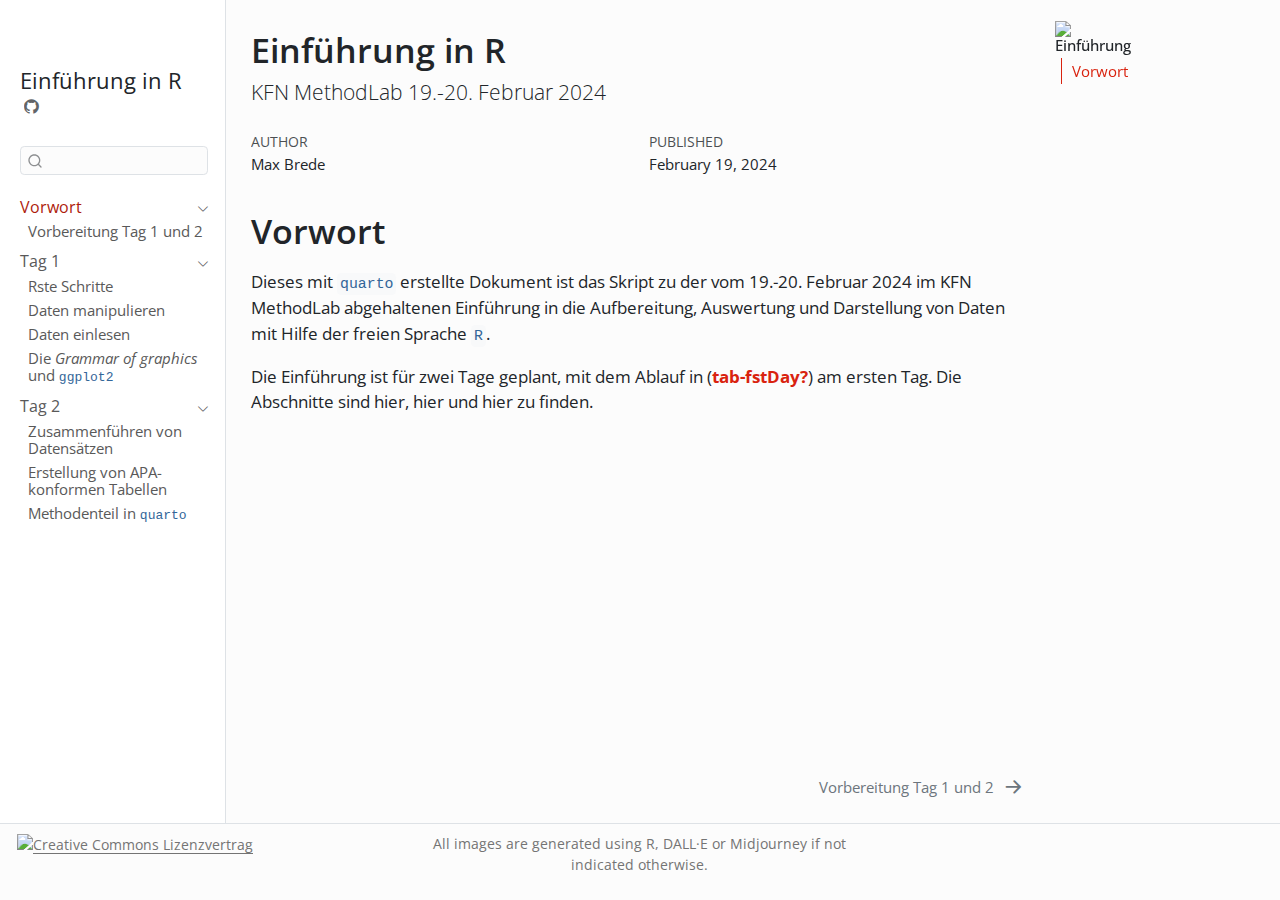
==== docs/index.html @ aec9c5d4 "preparation added" ====
<!DOCTYPE html>
<html xmlns="http://www.w3.org/1999/xhtml" lang="en" xml:lang="en"><head>

<meta charset="utf-8">
<meta name="generator" content="quarto-1.4.545">

<meta name="viewport" content="width=device-width, initial-scale=1.0, user-scalable=yes">

<meta name="author" content="Max Brede">
<meta name="dcterms.date" content="2024-02-19">

<title>Einführung in R</title>
<style>
code{white-space: pre-wrap;}
span.smallcaps{font-variant: small-caps;}
div.columns{display: flex; gap: min(4vw, 1.5em);}
div.column{flex: auto; overflow-x: auto;}
div.hanging-indent{margin-left: 1.5em; text-indent: -1.5em;}
ul.task-list{list-style: none;}
ul.task-list li input[type="checkbox"] {
  width: 0.8em;
  margin: 0 0.8em 0.2em -1em; /* quarto-specific, see https://github.com/quarto-dev/quarto-cli/issues/4556 */ 
  vertical-align: middle;
}
</style>


<script src="site_libs/quarto-nav/quarto-nav.js"></script>
<script src="site_libs/quarto-nav/headroom.min.js"></script>
<script src="site_libs/clipboard/clipboard.min.js"></script>
<script src="site_libs/quarto-search/autocomplete.umd.js"></script>
<script src="site_libs/quarto-search/fuse.min.js"></script>
<script src="site_libs/quarto-search/quarto-search.js"></script>
<meta name="quarto:offset" content="./">
<link href="./prep.html" rel="next">
<link href="./happy_cover.png" rel="icon" type="image/png">
<script src="site_libs/quarto-html/quarto.js"></script>
<script src="site_libs/quarto-html/popper.min.js"></script>
<script src="site_libs/quarto-html/tippy.umd.min.js"></script>
<script src="site_libs/quarto-html/anchor.min.js"></script>
<link href="site_libs/quarto-html/tippy.css" rel="stylesheet">
<link href="site_libs/quarto-html/quarto-syntax-highlighting.css" rel="stylesheet" id="quarto-text-highlighting-styles">
<script src="site_libs/bootstrap/bootstrap.min.js"></script>
<link href="site_libs/bootstrap/bootstrap-icons.css" rel="stylesheet">
<link href="site_libs/bootstrap/bootstrap.min.css" rel="stylesheet" id="quarto-bootstrap" data-mode="light">
<script id="quarto-search-options" type="application/json">{
  "location": "sidebar",
  "copy-button": false,
  "collapse-after": 3,
  "panel-placement": "start",
  "type": "textbox",
  "limit": 50,
  "keyboard-shortcut": [
    "f",
    "/",
    "s"
  ],
  "show-item-context": false,
  "language": {
    "search-no-results-text": "No results",
    "search-matching-documents-text": "matching documents",
    "search-copy-link-title": "Copy link to search",
    "search-hide-matches-text": "Hide additional matches",
    "search-more-match-text": "more match in this document",
    "search-more-matches-text": "more matches in this document",
    "search-clear-button-title": "Clear",
    "search-text-placeholder": "",
    "search-detached-cancel-button-title": "Cancel",
    "search-submit-button-title": "Submit",
    "search-label": "Search"
  }
}</script>


<link rel="stylesheet" href="styles.css">
</head>

<body class="nav-sidebar docked">

<div id="quarto-search-results"></div>
  <header id="quarto-header" class="headroom fixed-top">
  <nav class="quarto-secondary-nav">
    <div class="container-fluid d-flex">
      <button type="button" class="quarto-btn-toggle btn" data-bs-toggle="collapse" data-bs-target=".quarto-sidebar-collapse-item" aria-controls="quarto-sidebar" aria-expanded="false" aria-label="Toggle sidebar navigation" onclick="if (window.quartoToggleHeadroom) { window.quartoToggleHeadroom(); }">
        <i class="bi bi-layout-text-sidebar-reverse"></i>
      </button>
        <nav class="quarto-page-breadcrumbs" aria-label="breadcrumb"><ol class="breadcrumb"><li class="breadcrumb-item"><a href="./index.html">Vorwort</a></li></ol></nav>
        <a class="flex-grow-1" role="button" data-bs-toggle="collapse" data-bs-target=".quarto-sidebar-collapse-item" aria-controls="quarto-sidebar" aria-expanded="false" aria-label="Toggle sidebar navigation" onclick="if (window.quartoToggleHeadroom) { window.quartoToggleHeadroom(); }">      
        </a>
      <button type="button" class="btn quarto-search-button" aria-label="" onclick="window.quartoOpenSearch();">
        <i class="bi bi-search"></i>
      </button>
    </div>
  </nav>
</header>
<!-- content -->
<div id="quarto-content" class="quarto-container page-columns page-rows-contents page-layout-article">
<!-- sidebar -->
  <nav id="quarto-sidebar" class="sidebar collapse collapse-horizontal quarto-sidebar-collapse-item sidebar-navigation docked overflow-auto">
    <div class="pt-lg-2 mt-2 text-left sidebar-header sidebar-header-stacked">
      <a href="./index.html" class="sidebar-logo-link">
      <img src="./happy_cover.png" alt="" class="sidebar-logo py-0 d-lg-inline d-none">
      </a>
    <div class="sidebar-title mb-0 py-0">
      <a href="./">Einführung in R</a> 
        <div class="sidebar-tools-main">
    <a href="https://github.com/MBrede/r_thesis_tools" title="Source Code" class="quarto-navigation-tool px-1" aria-label="Source Code"><i class="bi bi-github"></i></a>
</div>
    </div>
      </div>
        <div class="mt-2 flex-shrink-0 align-items-center">
        <div class="sidebar-search">
        <div id="quarto-search" class="" title="Search"></div>
        </div>
        </div>
    <div class="sidebar-menu-container"> 
    <ul class="list-unstyled mt-1">
        <li class="sidebar-item sidebar-item-section">
      <div class="sidebar-item-container"> 
            <a href="./index.html" class="sidebar-item-text sidebar-link active">
 <span class="menu-text">Vorwort</span></a>
          <a class="sidebar-item-toggle text-start" data-bs-toggle="collapse" data-bs-target="#quarto-sidebar-section-1" aria-expanded="true" aria-label="Toggle section">
            <i class="bi bi-chevron-right ms-2"></i>
          </a> 
      </div>
      <ul id="quarto-sidebar-section-1" class="collapse list-unstyled sidebar-section depth1 show">  
          <li class="sidebar-item">
  <div class="sidebar-item-container"> 
  <a href="./prep.html" class="sidebar-item-text sidebar-link"><span class="chapter-title">Vorbereitung Tag 1 und 2</span></a>
  </div>
</li>
      </ul>
  </li>
        <li class="sidebar-item sidebar-item-section">
      <div class="sidebar-item-container"> 
            <a class="sidebar-item-text sidebar-link text-start" data-bs-toggle="collapse" data-bs-target="#quarto-sidebar-section-2" aria-expanded="true">
 <span class="menu-text">Tag 1</span></a>
          <a class="sidebar-item-toggle text-start" data-bs-toggle="collapse" data-bs-target="#quarto-sidebar-section-2" aria-expanded="true" aria-label="Toggle section">
            <i class="bi bi-chevron-right ms-2"></i>
          </a> 
      </div>
      <ul id="quarto-sidebar-section-2" class="collapse list-unstyled sidebar-section depth1 show">  
          <li class="sidebar-item">
  <div class="sidebar-item-container"> 
  <a href="./rste_schritte.html" class="sidebar-item-text sidebar-link"><span class="chapter-title">Rste Schritte</span></a>
  </div>
</li>
          <li class="sidebar-item">
  <div class="sidebar-item-container"> 
  <a href="./wrangling00.html" class="sidebar-item-text sidebar-link"><span class="chapter-title">Daten manipulieren</span></a>
  </div>
</li>
          <li class="sidebar-item">
  <div class="sidebar-item-container"> 
  <a href="./wrangling01.html" class="sidebar-item-text sidebar-link"><span class="chapter-title">Daten einlesen</span></a>
  </div>
</li>
          <li class="sidebar-item">
  <div class="sidebar-item-container"> 
  <a href="./graphics.html" class="sidebar-item-text sidebar-link"><span class="chapter-title">Die <em>Grammar of graphics</em> und <code>ggplot2</code></span></a>
  </div>
</li>
      </ul>
  </li>
        <li class="sidebar-item sidebar-item-section">
      <div class="sidebar-item-container"> 
            <a class="sidebar-item-text sidebar-link text-start" data-bs-toggle="collapse" data-bs-target="#quarto-sidebar-section-3" aria-expanded="true">
 <span class="menu-text">Tag 2</span></a>
          <a class="sidebar-item-toggle text-start" data-bs-toggle="collapse" data-bs-target="#quarto-sidebar-section-3" aria-expanded="true" aria-label="Toggle section">
            <i class="bi bi-chevron-right ms-2"></i>
          </a> 
      </div>
      <ul id="quarto-sidebar-section-3" class="collapse list-unstyled sidebar-section depth1 show">  
          <li class="sidebar-item">
  <div class="sidebar-item-container"> 
  <a href="./wrangling02.html" class="sidebar-item-text sidebar-link"><span class="chapter-title">Zusammenführen von Datensätzen</span></a>
  </div>
</li>
          <li class="sidebar-item">
  <div class="sidebar-item-container"> 
  <a href="./tables.html" class="sidebar-item-text sidebar-link"><span class="chapter-title">Erstellung von APA-konformen Tabellen</span></a>
  </div>
</li>
          <li class="sidebar-item">
  <div class="sidebar-item-container"> 
  <a href="./quarto.html" class="sidebar-item-text sidebar-link"><span class="chapter-title">Methodenteil in <code id="sec-quarto">quarto</code></span></a>
  </div>
</li>
      </ul>
  </li>
    </ul>
    </div>
</nav>
<div id="quarto-sidebar-glass" class="quarto-sidebar-collapse-item" data-bs-toggle="collapse" data-bs-target=".quarto-sidebar-collapse-item"></div>
<!-- margin-sidebar -->
    <div id="quarto-margin-sidebar" class="sidebar margin-sidebar">
        <nav id="TOC" role="doc-toc" class="toc-active" data-toc-expanded="-1">
    <h2 id="toc-title"><img src="imgs/penguin_data_presentation.png" class="img-fluid" style="width:80.0%"><br> Einführung</h2>
   
  <ul class="collapse">
  <li><a href="#vorwort" id="toc-vorwort" class="nav-link active" data-scroll-target="#vorwort">Vorwort</a></li>
  </ul>
<div class="toc-actions"><ul class="collapse"><li><a href="https://github.com/MBrede/r_thesis_tools/issues/new" class="toc-action"><i class="bi bi-github"></i>Report an issue</a></li></ul></div></nav>
    </div>
<!-- main -->
<main class="content" id="quarto-document-content">

<header id="title-block-header" class="quarto-title-block default">
<div class="quarto-title">
<h1 class="title">Einführung in R</h1>
<p class="subtitle lead">KFN MethodLab 19.-20. Februar 2024</p>
</div>



<div class="quarto-title-meta">

    <div>
    <div class="quarto-title-meta-heading">Author</div>
    <div class="quarto-title-meta-contents">
             <p>Max Brede </p>
          </div>
  </div>
    
    <div>
    <div class="quarto-title-meta-heading">Published</div>
    <div class="quarto-title-meta-contents">
      <p class="date">February 19, 2024</p>
    </div>
  </div>
  
    
  </div>
  


</header>


<section id="vorwort" class="level1">
<h1>Vorwort</h1>
<p>Dieses mit <code>quarto</code> erstellte Dokument ist das Skript zu der vom 19.-20. Februar 2024 im KFN MethodLab abgehaltenen Einführung in die Aufbereitung, Auswertung und Darstellung von Daten mit Hilfe der freien Sprache <code>R</code>.</p>
<p>Die Einführung ist für zwei Tage geplant, mit dem Ablauf in <span class="citation" data-cites="tab-fstDay">(<a href="#ref-tab-fstDay" role="doc-biblioref"><strong>tab-fstDay?</strong></a>)</span> am ersten Tag. Die Abschnitte sind hier, hier und hier zu finden.</p>


</section>

</main> <!-- /main -->
<script>
var elements = document.getElementsByClassName('card');

var myFunction = function() {
  var overlay = this.querySelector('.overlay');
  var content = this.querySelector('.content');
  content.classList.toggle('blur-effect');
  if (overlay) {
    overlay.classList.toggle('show-overlay');
  }
};

for (var i = 0; i < elements.length; i++) {
    elements[i].addEventListener('click', myFunction, false);
    myFunction.call(elements[i]);
}

</script>
<script id="quarto-html-after-body" type="application/javascript">
window.document.addEventListener("DOMContentLoaded", function (event) {
  const toggleBodyColorMode = (bsSheetEl) => {
    const mode = bsSheetEl.getAttribute("data-mode");
    const bodyEl = window.document.querySelector("body");
    if (mode === "dark") {
      bodyEl.classList.add("quarto-dark");
      bodyEl.classList.remove("quarto-light");
    } else {
      bodyEl.classList.add("quarto-light");
      bodyEl.classList.remove("quarto-dark");
    }
  }
  const toggleBodyColorPrimary = () => {
    const bsSheetEl = window.document.querySelector("link#quarto-bootstrap");
    if (bsSheetEl) {
      toggleBodyColorMode(bsSheetEl);
    }
  }
  toggleBodyColorPrimary();  
  const icon = "";
  const anchorJS = new window.AnchorJS();
  anchorJS.options = {
    placement: 'right',
    icon: icon
  };
  anchorJS.add('.anchored');
  const isCodeAnnotation = (el) => {
    for (const clz of el.classList) {
      if (clz.startsWith('code-annotation-')) {                     
        return true;
      }
    }
    return false;
  }
  const clipboard = new window.ClipboardJS('.code-copy-button', {
    text: function(trigger) {
      const codeEl = trigger.previousElementSibling.cloneNode(true);
      for (const childEl of codeEl.children) {
        if (isCodeAnnotation(childEl)) {
          childEl.remove();
        }
      }
      return codeEl.innerText;
    }
  });
  clipboard.on('success', function(e) {
    // button target
    const button = e.trigger;
    // don't keep focus
    button.blur();
    // flash "checked"
    button.classList.add('code-copy-button-checked');
    var currentTitle = button.getAttribute("title");
    button.setAttribute("title", "Copied!");
    let tooltip;
    if (window.bootstrap) {
      button.setAttribute("data-bs-toggle", "tooltip");
      button.setAttribute("data-bs-placement", "left");
      button.setAttribute("data-bs-title", "Copied!");
      tooltip = new bootstrap.Tooltip(button, 
        { trigger: "manual", 
          customClass: "code-copy-button-tooltip",
          offset: [0, -8]});
      tooltip.show();    
    }
    setTimeout(function() {
      if (tooltip) {
        tooltip.hide();
        button.removeAttribute("data-bs-title");
        button.removeAttribute("data-bs-toggle");
        button.removeAttribute("data-bs-placement");
      }
      button.setAttribute("title", currentTitle);
      button.classList.remove('code-copy-button-checked');
    }, 1000);
    // clear code selection
    e.clearSelection();
  });
  function tippyHover(el, contentFn, onTriggerFn, onUntriggerFn) {
    const config = {
      allowHTML: true,
      maxWidth: 500,
      delay: 100,
      arrow: false,
      appendTo: function(el) {
          return el.parentElement;
      },
      interactive: true,
      interactiveBorder: 10,
      theme: 'quarto',
      placement: 'bottom-start',
    };
    if (contentFn) {
      config.content = contentFn;
    }
    if (onTriggerFn) {
      config.onTrigger = onTriggerFn;
    }
    if (onUntriggerFn) {
      config.onUntrigger = onUntriggerFn;
    }
    window.tippy(el, config); 
  }
  const noterefs = window.document.querySelectorAll('a[role="doc-noteref"]');
  for (var i=0; i<noterefs.length; i++) {
    const ref = noterefs[i];
    tippyHover(ref, function() {
      // use id or data attribute instead here
      let href = ref.getAttribute('data-footnote-href') || ref.getAttribute('href');
      try { href = new URL(href).hash; } catch {}
      const id = href.replace(/^#\/?/, "");
      const note = window.document.getElementById(id);
      return note.innerHTML;
    });
  }
  const xrefs = window.document.querySelectorAll('a.quarto-xref');
  const processXRef = (id, note) => {
    // Strip column container classes
    const stripColumnClz = (el) => {
      el.classList.remove("page-full", "page-columns");
      if (el.children) {
        for (const child of el.children) {
          stripColumnClz(child);
        }
      }
    }
    stripColumnClz(note)
    if (id === null || id.startsWith('sec-')) {
      // Special case sections, only their first couple elements
      const container = document.createElement("div");
      if (note.children && note.children.length > 2) {
        container.appendChild(note.children[0].cloneNode(true));
        for (let i = 1; i < note.children.length; i++) {
          const child = note.children[i];
          if (child.tagName === "P" && child.innerText === "") {
            continue;
          } else {
            container.appendChild(child.cloneNode(true));
            break;
          }
        }
        if (window.Quarto?.typesetMath) {
          window.Quarto.typesetMath(container);
        }
        return container.innerHTML
      } else {
        if (window.Quarto?.typesetMath) {
          window.Quarto.typesetMath(note);
        }
        return note.innerHTML;
      }
    } else {
      // Remove any anchor links if they are present
      const anchorLink = note.querySelector('a.anchorjs-link');
      if (anchorLink) {
        anchorLink.remove();
      }
      if (window.Quarto?.typesetMath) {
        window.Quarto.typesetMath(note);
      }
      // TODO in 1.5, we should make sure this works without a callout special case
      if (note.classList.contains("callout")) {
        return note.outerHTML;
      } else {
        return note.innerHTML;
      }
    }
  }
  for (var i=0; i<xrefs.length; i++) {
    const xref = xrefs[i];
    tippyHover(xref, undefined, function(instance) {
      instance.disable();
      let url = xref.getAttribute('href');
      let hash = undefined; 
      if (url.startsWith('#')) {
        hash = url;
      } else {
        try { hash = new URL(url).hash; } catch {}
      }
      if (hash) {
        const id = hash.replace(/^#\/?/, "");
        const note = window.document.getElementById(id);
        if (note !== null) {
          try {
            const html = processXRef(id, note.cloneNode(true));
            instance.setContent(html);
          } finally {
            instance.enable();
            instance.show();
          }
        } else {
          // See if we can fetch this
          fetch(url.split('#')[0])
          .then(res => res.text())
          .then(html => {
            const parser = new DOMParser();
            const htmlDoc = parser.parseFromString(html, "text/html");
            const note = htmlDoc.getElementById(id);
            if (note !== null) {
              const html = processXRef(id, note);
              instance.setContent(html);
            } 
          }).finally(() => {
            instance.enable();
            instance.show();
          });
        }
      } else {
        // See if we can fetch a full url (with no hash to target)
        // This is a special case and we should probably do some content thinning / targeting
        fetch(url)
        .then(res => res.text())
        .then(html => {
          const parser = new DOMParser();
          const htmlDoc = parser.parseFromString(html, "text/html");
          const note = htmlDoc.querySelector('main.content');
          if (note !== null) {
            // This should only happen for chapter cross references
            // (since there is no id in the URL)
            // remove the first header
            if (note.children.length > 0 && note.children[0].tagName === "HEADER") {
              note.children[0].remove();
            }
            const html = processXRef(null, note);
            instance.setContent(html);
          } 
        }).finally(() => {
          instance.enable();
          instance.show();
        });
      }
    }, function(instance) {
    });
  }
      let selectedAnnoteEl;
      const selectorForAnnotation = ( cell, annotation) => {
        let cellAttr = 'data-code-cell="' + cell + '"';
        let lineAttr = 'data-code-annotation="' +  annotation + '"';
        const selector = 'span[' + cellAttr + '][' + lineAttr + ']';
        return selector;
      }
      const selectCodeLines = (annoteEl) => {
        const doc = window.document;
        const targetCell = annoteEl.getAttribute("data-target-cell");
        const targetAnnotation = annoteEl.getAttribute("data-target-annotation");
        const annoteSpan = window.document.querySelector(selectorForAnnotation(targetCell, targetAnnotation));
        const lines = annoteSpan.getAttribute("data-code-lines").split(",");
        const lineIds = lines.map((line) => {
          return targetCell + "-" + line;
        })
        let top = null;
        let height = null;
        let parent = null;
        if (lineIds.length > 0) {
            //compute the position of the single el (top and bottom and make a div)
            const el = window.document.getElementById(lineIds[0]);
            top = el.offsetTop;
            height = el.offsetHeight;
            parent = el.parentElement.parentElement;
          if (lineIds.length > 1) {
            const lastEl = window.document.getElementById(lineIds[lineIds.length - 1]);
            const bottom = lastEl.offsetTop + lastEl.offsetHeight;
            height = bottom - top;
          }
          if (top !== null && height !== null && parent !== null) {
            // cook up a div (if necessary) and position it 
            let div = window.document.getElementById("code-annotation-line-highlight");
            if (div === null) {
              div = window.document.createElement("div");
              div.setAttribute("id", "code-annotation-line-highlight");
              div.style.position = 'absolute';
              parent.appendChild(div);
            }
            div.style.top = top - 2 + "px";
            div.style.height = height + 4 + "px";
            div.style.left = 0;
            let gutterDiv = window.document.getElementById("code-annotation-line-highlight-gutter");
            if (gutterDiv === null) {
              gutterDiv = window.document.createElement("div");
              gutterDiv.setAttribute("id", "code-annotation-line-highlight-gutter");
              gutterDiv.style.position = 'absolute';
              const codeCell = window.document.getElementById(targetCell);
              const gutter = codeCell.querySelector('.code-annotation-gutter');
              gutter.appendChild(gutterDiv);
            }
            gutterDiv.style.top = top - 2 + "px";
            gutterDiv.style.height = height + 4 + "px";
          }
          selectedAnnoteEl = annoteEl;
        }
      };
      const unselectCodeLines = () => {
        const elementsIds = ["code-annotation-line-highlight", "code-annotation-line-highlight-gutter"];
        elementsIds.forEach((elId) => {
          const div = window.document.getElementById(elId);
          if (div) {
            div.remove();
          }
        });
        selectedAnnoteEl = undefined;
      };
        // Handle positioning of the toggle
    window.addEventListener(
      "resize",
      throttle(() => {
        elRect = undefined;
        if (selectedAnnoteEl) {
          selectCodeLines(selectedAnnoteEl);
        }
      }, 10)
    );
    function throttle(fn, ms) {
    let throttle = false;
    let timer;
      return (...args) => {
        if(!throttle) { // first call gets through
            fn.apply(this, args);
            throttle = true;
        } else { // all the others get throttled
            if(timer) clearTimeout(timer); // cancel #2
            timer = setTimeout(() => {
              fn.apply(this, args);
              timer = throttle = false;
            }, ms);
        }
      };
    }
      // Attach click handler to the DT
      const annoteDls = window.document.querySelectorAll('dt[data-target-cell]');
      for (const annoteDlNode of annoteDls) {
        annoteDlNode.addEventListener('click', (event) => {
          const clickedEl = event.target;
          if (clickedEl !== selectedAnnoteEl) {
            unselectCodeLines();
            const activeEl = window.document.querySelector('dt[data-target-cell].code-annotation-active');
            if (activeEl) {
              activeEl.classList.remove('code-annotation-active');
            }
            selectCodeLines(clickedEl);
            clickedEl.classList.add('code-annotation-active');
          } else {
            // Unselect the line
            unselectCodeLines();
            clickedEl.classList.remove('code-annotation-active');
          }
        });
      }
  const findCites = (el) => {
    const parentEl = el.parentElement;
    if (parentEl) {
      const cites = parentEl.dataset.cites;
      if (cites) {
        return {
          el,
          cites: cites.split(' ')
        };
      } else {
        return findCites(el.parentElement)
      }
    } else {
      return undefined;
    }
  };
  var bibliorefs = window.document.querySelectorAll('a[role="doc-biblioref"]');
  for (var i=0; i<bibliorefs.length; i++) {
    const ref = bibliorefs[i];
    const citeInfo = findCites(ref);
    if (citeInfo) {
      tippyHover(citeInfo.el, function() {
        var popup = window.document.createElement('div');
        citeInfo.cites.forEach(function(cite) {
          var citeDiv = window.document.createElement('div');
          citeDiv.classList.add('hanging-indent');
          citeDiv.classList.add('csl-entry');
          var biblioDiv = window.document.getElementById('ref-' + cite);
          if (biblioDiv) {
            citeDiv.innerHTML = biblioDiv.innerHTML;
          }
          popup.appendChild(citeDiv);
        });
        return popup.innerHTML;
      });
    }
  }
});
</script>
<nav class="page-navigation">
  <div class="nav-page nav-page-previous">
  </div>
  <div class="nav-page nav-page-next">
      <a href="./prep.html" class="pagination-link" aria-label="<span class='chapter-number'>1</span>&nbsp; <span class='chapter-title'>Vorbereitung Tag 1 und 2</span>">
        <span class="nav-page-text"><span class="chapter-title">Vorbereitung Tag 1 und 2</span></span> <i class="bi bi-arrow-right-short"></i>
      </a>
  </div>
</nav>
</div> <!-- /content -->
<footer class="footer">
  <div class="nav-footer">
    <div class="nav-footer-left">
<p><a rel="license" href="http://creativecommons.org/licenses/by-sa/4.0/" style="padding-right: 10px;"><img alt="Creative Commons Lizenzvertrag" style="border-width:0" src="https://i.creativecommons.org/l/by-sa/4.0/88x31.png"></a></p>
</div>   
    <div class="nav-footer-center">
<p>All images are generated using R, DALL·E or Midjourney if not indicated otherwise.</p>
<div class="toc-actions d-sm-block d-md-none"><ul><li><a href="https://github.com/MBrede/r_thesis_tools/issues/new" class="toc-action"><i class="bi bi-github"></i>Report an issue</a></li></ul></div></div>
    <div class="nav-footer-right">
      &nbsp;
    </div>
  </div>
</footer>




</body></html>
---- docs/site_libs/quarto-html/tippy.css ----
.tippy-box[data-animation=fade][data-state=hidden]{opacity:0}[data-tippy-root]{max-width:calc(100vw - 10px)}.tippy-box{position:relative;background-color:#333;color:#fff;border-radius:4px;font-size:14px;line-height:1.4;white-space:normal;outline:0;transition-property:transform,visibility,opacity}.tippy-box[data-placement^=top]>.tippy-arrow{bottom:0}.tippy-box[data-placement^=top]>.tippy-arrow:before{bottom:-7px;left:0;border-width:8px 8px 0;border-top-color:initial;transform-origin:center top}.tippy-box[data-placement^=bottom]>.tippy-arrow{top:0}.tippy-box[data-placement^=bottom]>.tippy-arrow:before{top:-7px;left:0;border-width:0 8px 8px;border-bottom-color:initial;transform-origin:center bottom}.tippy-box[data-placement^=left]>.tippy-arrow{right:0}.tippy-box[data-placement^=left]>.tippy-arrow:before{border-width:8px 0 8px 8px;border-left-color:initial;right:-7px;transform-origin:center left}.tippy-box[data-placement^=right]>.tippy-arrow{left:0}.tippy-box[data-placement^=right]>.tippy-arrow:before{left:-7px;border-width:8px 8px 8px 0;border-right-color:initial;transform-origin:center right}.tippy-box[data-inertia][data-state=visible]{transition-timing-function:cubic-bezier(.54,1.5,.38,1.11)}.tippy-arrow{width:16px;height:16px;color:#333}.tippy-arrow:before{content:"";position:absolute;border-color:transparent;border-style:solid}.tippy-content{position:relative;padding:5px 9px;z-index:1}
---- docs/site_libs/quarto-html/quarto-syntax-highlighting.css ----
/* quarto syntax highlight colors */
:root {
  --quarto-hl-ot-color: #003B4F;
  --quarto-hl-at-color: #657422;
  --quarto-hl-ss-color: #20794D;
  --quarto-hl-an-color: #5E5E5E;
  --quarto-hl-fu-color: #4758AB;
  --quarto-hl-st-color: #20794D;
  --quarto-hl-cf-color: #003B4F;
  --quarto-hl-op-color: #5E5E5E;
  --quarto-hl-er-color: #AD0000;
  --quarto-hl-bn-color: #AD0000;
  --quarto-hl-al-color: #AD0000;
  --quarto-hl-va-color: #111111;
  --quarto-hl-bu-color: inherit;
  --quarto-hl-ex-color: inherit;
  --quarto-hl-pp-color: #AD0000;
  --quarto-hl-in-color: #5E5E5E;
  --quarto-hl-vs-color: #20794D;
  --quarto-hl-wa-color: #5E5E5E;
  --quarto-hl-do-color: #5E5E5E;
  --quarto-hl-im-color: #00769E;
  --quarto-hl-ch-color: #20794D;
  --quarto-hl-dt-color: #AD0000;
  --quarto-hl-fl-color: #AD0000;
  --quarto-hl-co-color: #5E5E5E;
  --quarto-hl-cv-color: #5E5E5E;
  --quarto-hl-cn-color: #8f5902;
  --quarto-hl-sc-color: #5E5E5E;
  --quarto-hl-dv-color: #AD0000;
  --quarto-hl-kw-color: #003B4F;
}

/* other quarto variables */
:root {
  --quarto-font-monospace: SFMono-Regular, Menlo, Monaco, Consolas, "Liberation Mono", "Courier New", monospace;
}

pre > code.sourceCode > span {
  color: #003B4F;
}

code span {
  color: #003B4F;
}

code.sourceCode > span {
  color: #003B4F;
}

div.sourceCode,
div.sourceCode pre.sourceCode {
  color: #003B4F;
}

code span.ot {
  color: #003B4F;
  font-style: inherit;
}

code span.at {
  color: #657422;
  font-style: inherit;
}

code span.ss {
  color: #20794D;
  font-style: inherit;
}

code span.an {
  color: #5E5E5E;
  font-style: inherit;
}

code span.fu {
  color: #4758AB;
  font-style: inherit;
}

code span.st {
  color: #20794D;
  font-style: inherit;
}

code span.cf {
  color: #003B4F;
  font-weight: bold;
  font-style: inherit;
}

code span.op {
  color: #5E5E5E;
  font-style: inherit;
}

code span.er {
  color: #AD0000;
  font-style: inherit;
}

code span.bn {
  color: #AD0000;
  font-style: inherit;
}

code span.al {
  color: #AD0000;
  font-style: inherit;
}

code span.va {
  color: #111111;
  font-style: inherit;
}

code span.bu {
  font-style: inherit;
}

code span.ex {
  font-style: inherit;
}

code span.pp {
  color: #AD0000;
  font-style: inherit;
}

code span.in {
  color: #5E5E5E;
  font-style: inherit;
}

code span.vs {
  color: #20794D;
  font-style: inherit;
}

code span.wa {
  color: #5E5E5E;
  font-style: italic;
}

code span.do {
  color: #5E5E5E;
  font-style: italic;
}

code span.im {
  color: #00769E;
  font-style: inherit;
}

code span.ch {
  color: #20794D;
  font-style: inherit;
}

code span.dt {
  color: #AD0000;
  font-style: inherit;
}

code span.fl {
  color: #AD0000;
  font-style: inherit;
}

code span.co {
  color: #5E5E5E;
  font-style: inherit;
}

code span.cv {
  color: #5E5E5E;
  font-style: italic;
}

code span.cn {
  color: #8f5902;
  font-style: inherit;
}

code span.sc {
  color: #5E5E5E;
  font-style: inherit;
}

code span.dv {
  color: #AD0000;
  font-style: inherit;
}

code span.kw {
  color: #003B4F;
  font-weight: bold;
  font-style: inherit;
}

.prevent-inlining {
  content: "</";
}

/*# sourceMappingURL=debc5d5d77c3f9108843748ff7464032.css.map */
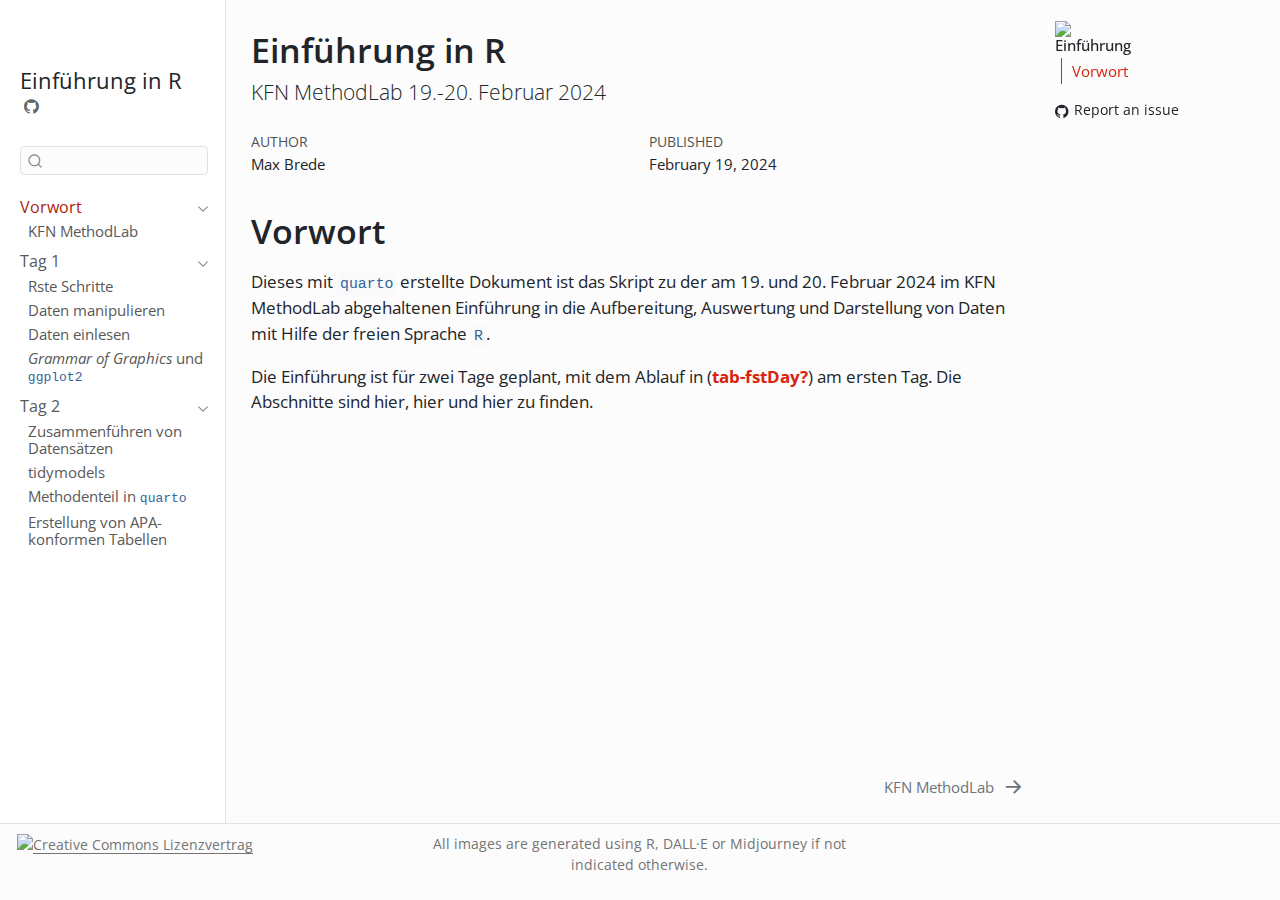
==== commit 2b2c1be9: "talked to merten" ====
--- a/docs/index.html
+++ b/docs/index.html
@@ -2,7 +2,7 @@
 <html xmlns="http://www.w3.org/1999/xhtml" lang="en" xml:lang="en"><head>
 
 <meta charset="utf-8">
-<meta name="generator" content="quarto-1.4.545">
+<meta name="generator" content="quarto-1.5.9">
 
 <meta name="viewport" content="width=device-width, initial-scale=1.0, user-scalable=yes">
 
@@ -126,7 +126,7 @@
       <ul id="quarto-sidebar-section-1" class="collapse list-unstyled sidebar-section depth1 show">  
           <li class="sidebar-item">
   <div class="sidebar-item-container"> 
-  <a href="./prep.html" class="sidebar-item-text sidebar-link"><span class="chapter-title">Vorbereitung Tag 1 und 2</span></a>
+  <a href="./prep.html" class="sidebar-item-text sidebar-link"><span class="chapter-title">KFN MethodLab</span></a>
   </div>
 </li>
       </ul>
@@ -157,7 +157,7 @@
 </li>
           <li class="sidebar-item">
   <div class="sidebar-item-container"> 
-  <a href="./graphics.html" class="sidebar-item-text sidebar-link"><span class="chapter-title">Die <em>Grammar of graphics</em> und <code>ggplot2</code></span></a>
+  <a href="./graphics.html" class="sidebar-item-text sidebar-link"><span class="chapter-title"><em>Grammar of Graphics</em> und <code>ggplot2</code></span></a>
   </div>
 </li>
       </ul>
@@ -178,12 +178,17 @@
 </li>
           <li class="sidebar-item">
   <div class="sidebar-item-container"> 
+  <a href="./tidymodels.html" class="sidebar-item-text sidebar-link"><span class="chapter-title">tidymodels</span></a>
+  </div>
+</li>
+          <li class="sidebar-item">
+  <div class="sidebar-item-container"> 
+  <a href="./quarto.html" class="sidebar-item-text sidebar-link"><span class="chapter-title">Methodenteil in <code id="sec-quarto">quarto</code></span></a>
+  </div>
+</li>
+          <li class="sidebar-item">
+  <div class="sidebar-item-container"> 
   <a href="./tables.html" class="sidebar-item-text sidebar-link"><span class="chapter-title">Erstellung von APA-konformen Tabellen</span></a>
-  </div>
-</li>
-          <li class="sidebar-item">
-  <div class="sidebar-item-container"> 
-  <a href="./quarto.html" class="sidebar-item-text sidebar-link"><span class="chapter-title">Methodenteil in <code id="sec-quarto">quarto</code></span></a>
   </div>
 </li>
       </ul>
@@ -194,13 +199,13 @@
 <div id="quarto-sidebar-glass" class="quarto-sidebar-collapse-item" data-bs-toggle="collapse" data-bs-target=".quarto-sidebar-collapse-item"></div>
 <!-- margin-sidebar -->
     <div id="quarto-margin-sidebar" class="sidebar margin-sidebar">
-        <nav id="TOC" role="doc-toc" class="toc-active" data-toc-expanded="-1">
+        <nav id="TOC" role="doc-toc" class="toc-active" data-toc-expanded="2">
     <h2 id="toc-title"><img src="imgs/penguin_data_presentation.png" class="img-fluid" style="width:80.0%"><br> Einführung</h2>
    
-  <ul class="collapse">
+  <ul>
   <li><a href="#vorwort" id="toc-vorwort" class="nav-link active" data-scroll-target="#vorwort">Vorwort</a></li>
   </ul>
-<div class="toc-actions"><ul class="collapse"><li><a href="https://github.com/MBrede/r_thesis_tools/issues/new" class="toc-action"><i class="bi bi-github"></i>Report an issue</a></li></ul></div></nav>
+<div class="toc-actions"><ul><li><a href="https://github.com/MBrede/r_thesis_tools/issues/new" class="toc-action"><i class="bi bi-github"></i>Report an issue</a></li></ul></div></nav>
     </div>
 <!-- main -->
 <main class="content" id="quarto-document-content">
@@ -239,7 +244,7 @@
 
 <section id="vorwort" class="level1">
 <h1>Vorwort</h1>
-<p>Dieses mit <code>quarto</code> erstellte Dokument ist das Skript zu der vom 19.-20. Februar 2024 im KFN MethodLab abgehaltenen Einführung in die Aufbereitung, Auswertung und Darstellung von Daten mit Hilfe der freien Sprache <code>R</code>.</p>
+<p>Dieses mit <code>quarto</code> erstellte Dokument ist das Skript zu der am 19. und 20. Februar 2024 im KFN MethodLab abgehaltenen Einführung in die Aufbereitung, Auswertung und Darstellung von Daten mit Hilfe der freien Sprache <code>R</code>.</p>
 <p>Die Einführung ist für zwei Tage geplant, mit dem Ablauf in <span class="citation" data-cites="tab-fstDay">(<a href="#ref-tab-fstDay" role="doc-biblioref"><strong>tab-fstDay?</strong></a>)</span> am ersten Tag. Die Abschnitte sind hier, hier und hier zu finden.</p>
 
 
@@ -655,8 +660,8 @@
   <div class="nav-page nav-page-previous">
   </div>
   <div class="nav-page nav-page-next">
-      <a href="./prep.html" class="pagination-link" aria-label="<span class='chapter-number'>1</span>&nbsp; <span class='chapter-title'>Vorbereitung Tag 1 und 2</span>">
-        <span class="nav-page-text"><span class="chapter-title">Vorbereitung Tag 1 und 2</span></span> <i class="bi bi-arrow-right-short"></i>
+      <a href="./prep.html" class="pagination-link" aria-label="KFN MethodLab">
+        <span class="nav-page-text"><span class="chapter-title">KFN MethodLab</span></span> <i class="bi bi-arrow-right-short"></i>
       </a>
   </div>
 </nav>
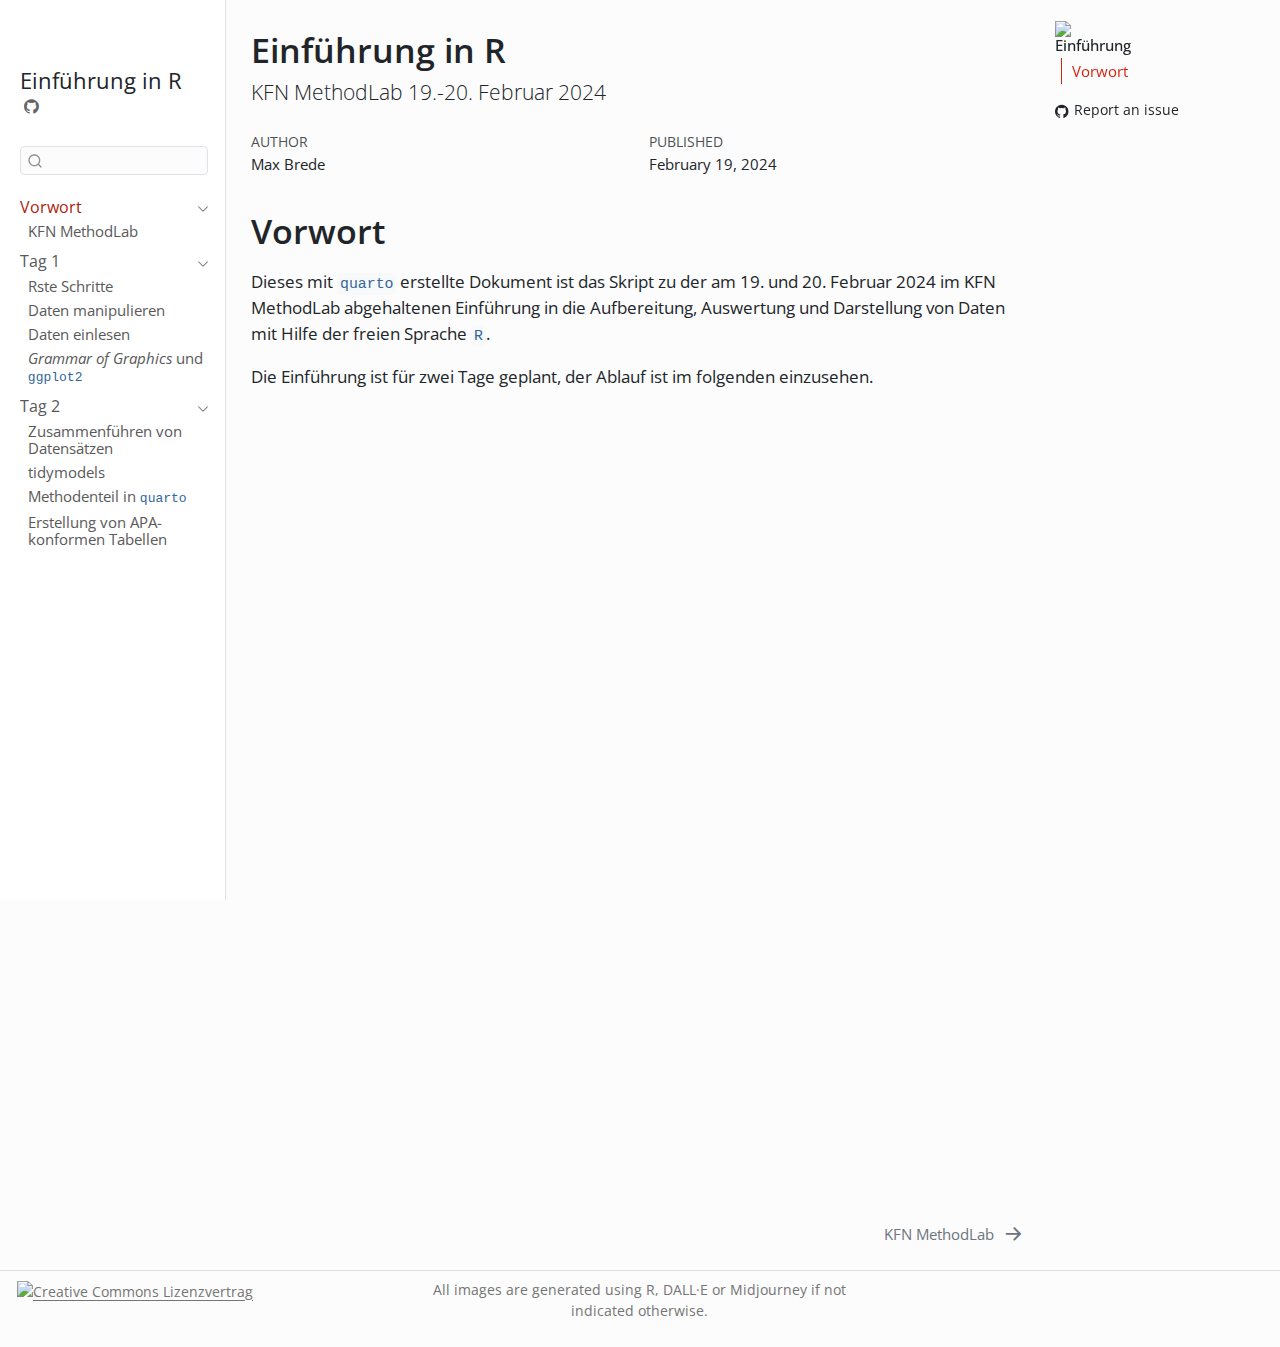
==== commit 0bc9160e: "wrote on tidymodels, refreshed images, added issue tracker" ====
--- a/docs/index.html
+++ b/docs/index.html
@@ -2,7 +2,7 @@
 <html xmlns="http://www.w3.org/1999/xhtml" lang="en" xml:lang="en"><head>
 
 <meta charset="utf-8">
-<meta name="generator" content="quarto-1.5.9">
+<meta name="generator" content="quarto-1.4.545">
 
 <meta name="viewport" content="width=device-width, initial-scale=1.0, user-scalable=yes">
 
@@ -104,7 +104,7 @@
     <div class="sidebar-title mb-0 py-0">
       <a href="./">Einführung in R</a> 
         <div class="sidebar-tools-main">
-    <a href="https://github.com/MBrede/r_thesis_tools" title="Source Code" class="quarto-navigation-tool px-1" aria-label="Source Code"><i class="bi bi-github"></i></a>
+    <a href="https://github.com/MBrede/KFN_MethodLab_24" title="Source Code" class="quarto-navigation-tool px-1" aria-label="Source Code"><i class="bi bi-github"></i></a>
 </div>
     </div>
       </div>
@@ -205,7 +205,7 @@
   <ul>
   <li><a href="#vorwort" id="toc-vorwort" class="nav-link active" data-scroll-target="#vorwort">Vorwort</a></li>
   </ul>
-<div class="toc-actions"><ul><li><a href="https://github.com/MBrede/r_thesis_tools/issues/new" class="toc-action"><i class="bi bi-github"></i>Report an issue</a></li></ul></div></nav>
+<div class="toc-actions"><ul><li><a href="https://github.com/MBrede/KFN_MethodLab_24/issues/new" class="toc-action"><i class="bi bi-github"></i>Report an issue</a></li></ul></div></nav>
     </div>
 <!-- main -->
 <main class="content" id="quarto-document-content">
@@ -245,7 +245,9 @@
 <section id="vorwort" class="level1">
 <h1>Vorwort</h1>
 <p>Dieses mit <code>quarto</code> erstellte Dokument ist das Skript zu der am 19. und 20. Februar 2024 im KFN MethodLab abgehaltenen Einführung in die Aufbereitung, Auswertung und Darstellung von Daten mit Hilfe der freien Sprache <code>R</code>.</p>
-<p>Die Einführung ist für zwei Tage geplant, mit dem Ablauf in <span class="citation" data-cites="tab-fstDay">(<a href="#ref-tab-fstDay" role="doc-biblioref"><strong>tab-fstDay?</strong></a>)</span> am ersten Tag. Die Abschnitte sind hier, hier und hier zu finden.</p>
+<p>Die Einführung ist für zwei Tage geplant, der Ablauf ist im folgenden einzusehen.</p>
+<iframe width="90%" height="750" name="iframe" src="https://kfn.de/veranstaltungen/workshop/">
+</iframe>
 
 
 </section>
@@ -660,7 +662,7 @@
   <div class="nav-page nav-page-previous">
   </div>
   <div class="nav-page nav-page-next">
-      <a href="./prep.html" class="pagination-link" aria-label="KFN MethodLab">
+      <a href="./prep.html" class="pagination-link" aria-label="<span class='chapter-number'>1</span>&nbsp; <span class='chapter-title'>KFN MethodLab</span>">
         <span class="nav-page-text"><span class="chapter-title">KFN MethodLab</span></span> <i class="bi bi-arrow-right-short"></i>
       </a>
   </div>
@@ -673,7 +675,7 @@
 </div>   
     <div class="nav-footer-center">
 <p>All images are generated using R, DALL·E or Midjourney if not indicated otherwise.</p>
-<div class="toc-actions d-sm-block d-md-none"><ul><li><a href="https://github.com/MBrede/r_thesis_tools/issues/new" class="toc-action"><i class="bi bi-github"></i>Report an issue</a></li></ul></div></div>
+<div class="toc-actions d-sm-block d-md-none"><ul><li><a href="https://github.com/MBrede/KFN_MethodLab_24/issues/new" class="toc-action"><i class="bi bi-github"></i>Report an issue</a></li></ul></div></div>
     <div class="nav-footer-right">
       &nbsp;
     </div>
--- a/docs/site_libs/quarto-html/quarto-syntax-highlighting.css
+++ b/docs/site_libs/quarto-html/quarto-syntax-highlighting.css
@@ -85,7 +85,6 @@
 
 code span.cf {
   color: #003B4F;
-  font-weight: bold;
   font-style: inherit;
 }
 
@@ -194,7 +193,6 @@
 
 code span.kw {
   color: #003B4F;
-  font-weight: bold;
   font-style: inherit;
 }
 
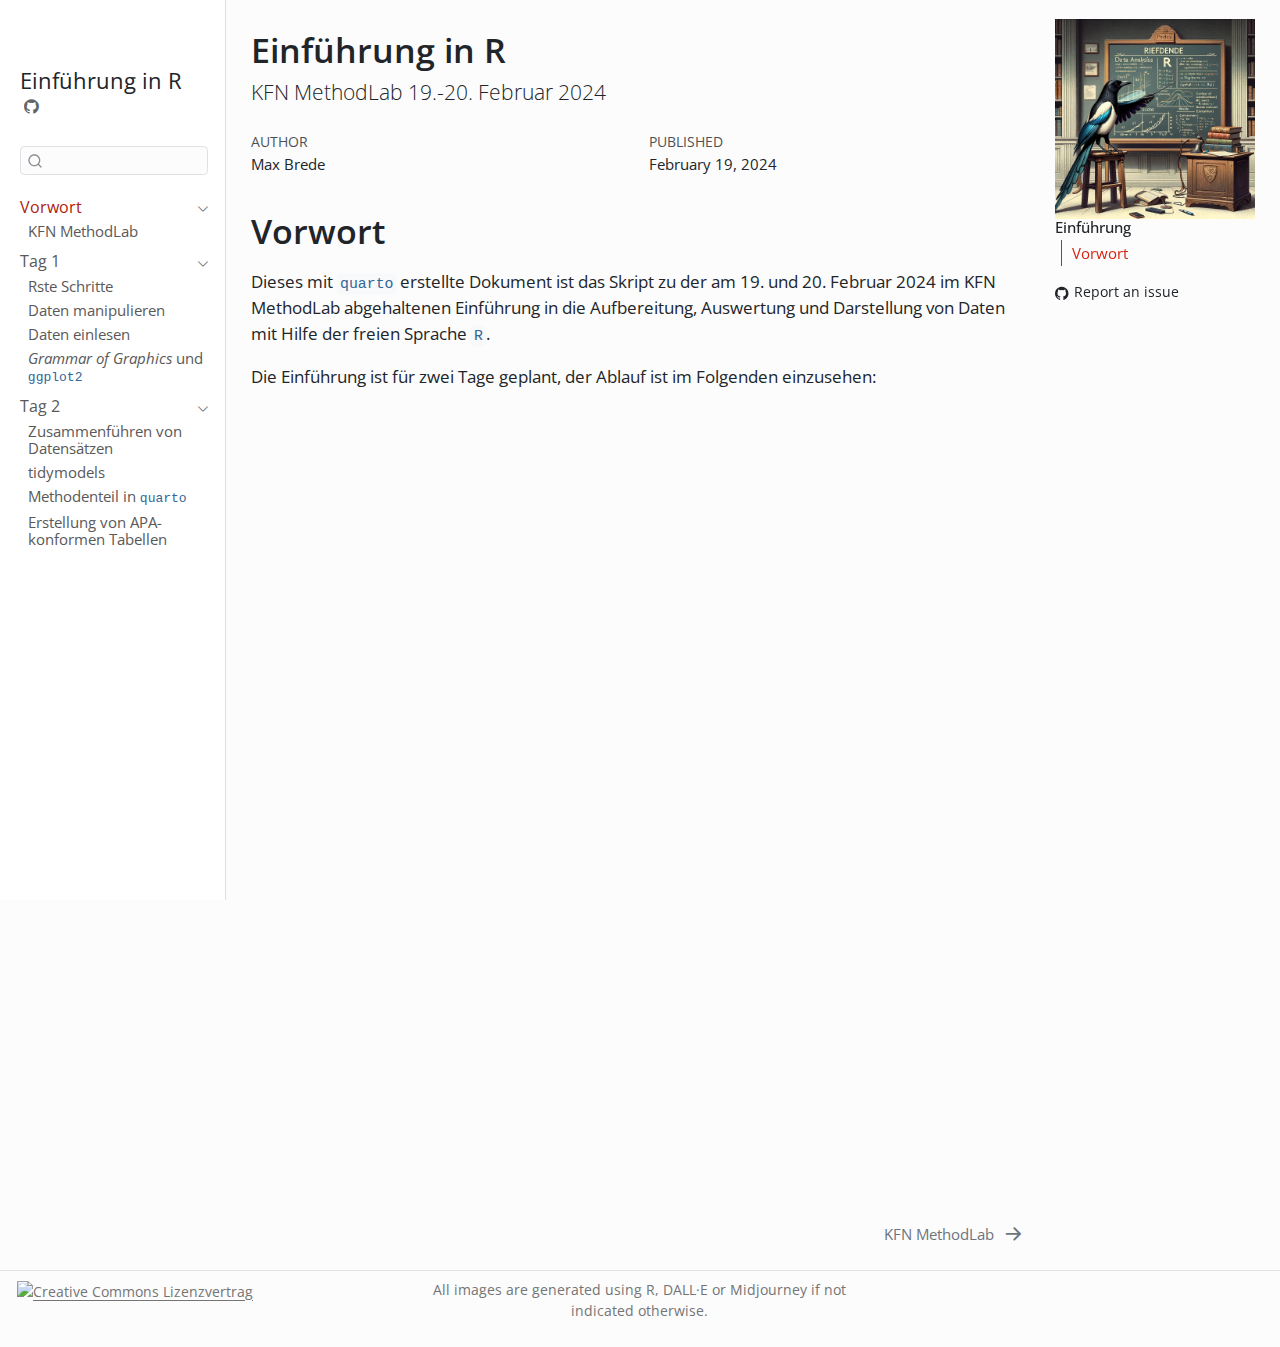
==== commit 81dfb49a: "added illustrations" ====
--- a/docs/index.html
+++ b/docs/index.html
@@ -200,7 +200,7 @@
 <!-- margin-sidebar -->
     <div id="quarto-margin-sidebar" class="sidebar margin-sidebar">
         <nav id="TOC" role="doc-toc" class="toc-active" data-toc-expanded="2">
-    <h2 id="toc-title"><img src="imgs/penguin_data_presentation.png" class="img-fluid" style="width:80.0%"><br> Einführung</h2>
+    <h2 id="toc-title"><img src="imgs/magpie_data_presentation.webp" class="img-fluid" width="240"><br> Einführung</h2>
    
   <ul>
   <li><a href="#vorwort" id="toc-vorwort" class="nav-link active" data-scroll-target="#vorwort">Vorwort</a></li>
@@ -245,7 +245,7 @@
 <section id="vorwort" class="level1">
 <h1>Vorwort</h1>
 <p>Dieses mit <code>quarto</code> erstellte Dokument ist das Skript zu der am 19. und 20. Februar 2024 im KFN MethodLab abgehaltenen Einführung in die Aufbereitung, Auswertung und Darstellung von Daten mit Hilfe der freien Sprache <code>R</code>.</p>
-<p>Die Einführung ist für zwei Tage geplant, der Ablauf ist im folgenden einzusehen.</p>
+<p>Die Einführung ist für zwei Tage geplant, der Ablauf ist im Folgenden einzusehen:</p>
 <iframe width="90%" height="750" name="iframe" src="https://kfn.de/veranstaltungen/workshop/">
 </iframe>
 
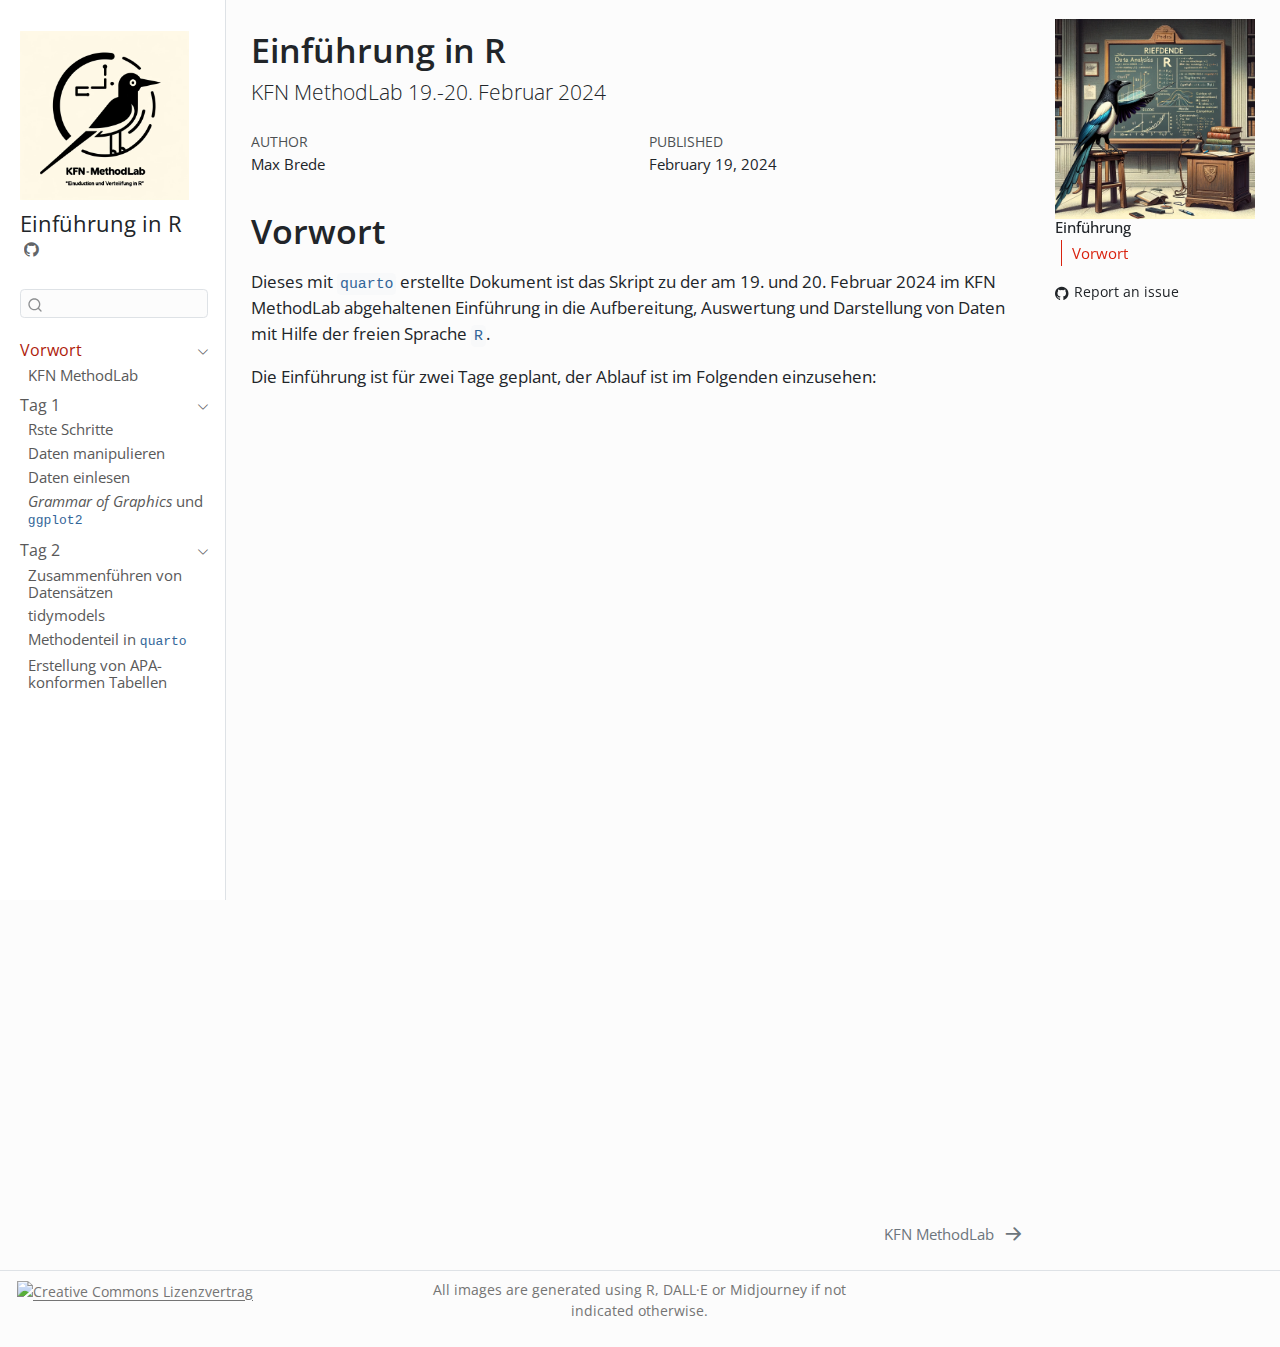
==== commit ef7f67b0: "added illustrations" ====
--- a/docs/index.html
+++ b/docs/index.html
@@ -33,7 +33,7 @@
 <script src="site_libs/quarto-search/quarto-search.js"></script>
 <meta name="quarto:offset" content="./">
 <link href="./prep.html" rel="next">
-<link href="./happy_cover.png" rel="icon" type="image/png">
+<link href="./magpie_cover.webp" rel="icon">
 <script src="site_libs/quarto-html/quarto.js"></script>
 <script src="site_libs/quarto-html/popper.min.js"></script>
 <script src="site_libs/quarto-html/tippy.umd.min.js"></script>
@@ -99,7 +99,7 @@
   <nav id="quarto-sidebar" class="sidebar collapse collapse-horizontal quarto-sidebar-collapse-item sidebar-navigation docked overflow-auto">
     <div class="pt-lg-2 mt-2 text-left sidebar-header sidebar-header-stacked">
       <a href="./index.html" class="sidebar-logo-link">
-      <img src="./happy_cover.png" alt="" class="sidebar-logo py-0 d-lg-inline d-none">
+      <img src="./magpie_cover.webp" alt="" class="sidebar-logo py-0 d-lg-inline d-none">
       </a>
     <div class="sidebar-title mb-0 py-0">
       <a href="./">Einführung in R</a> 
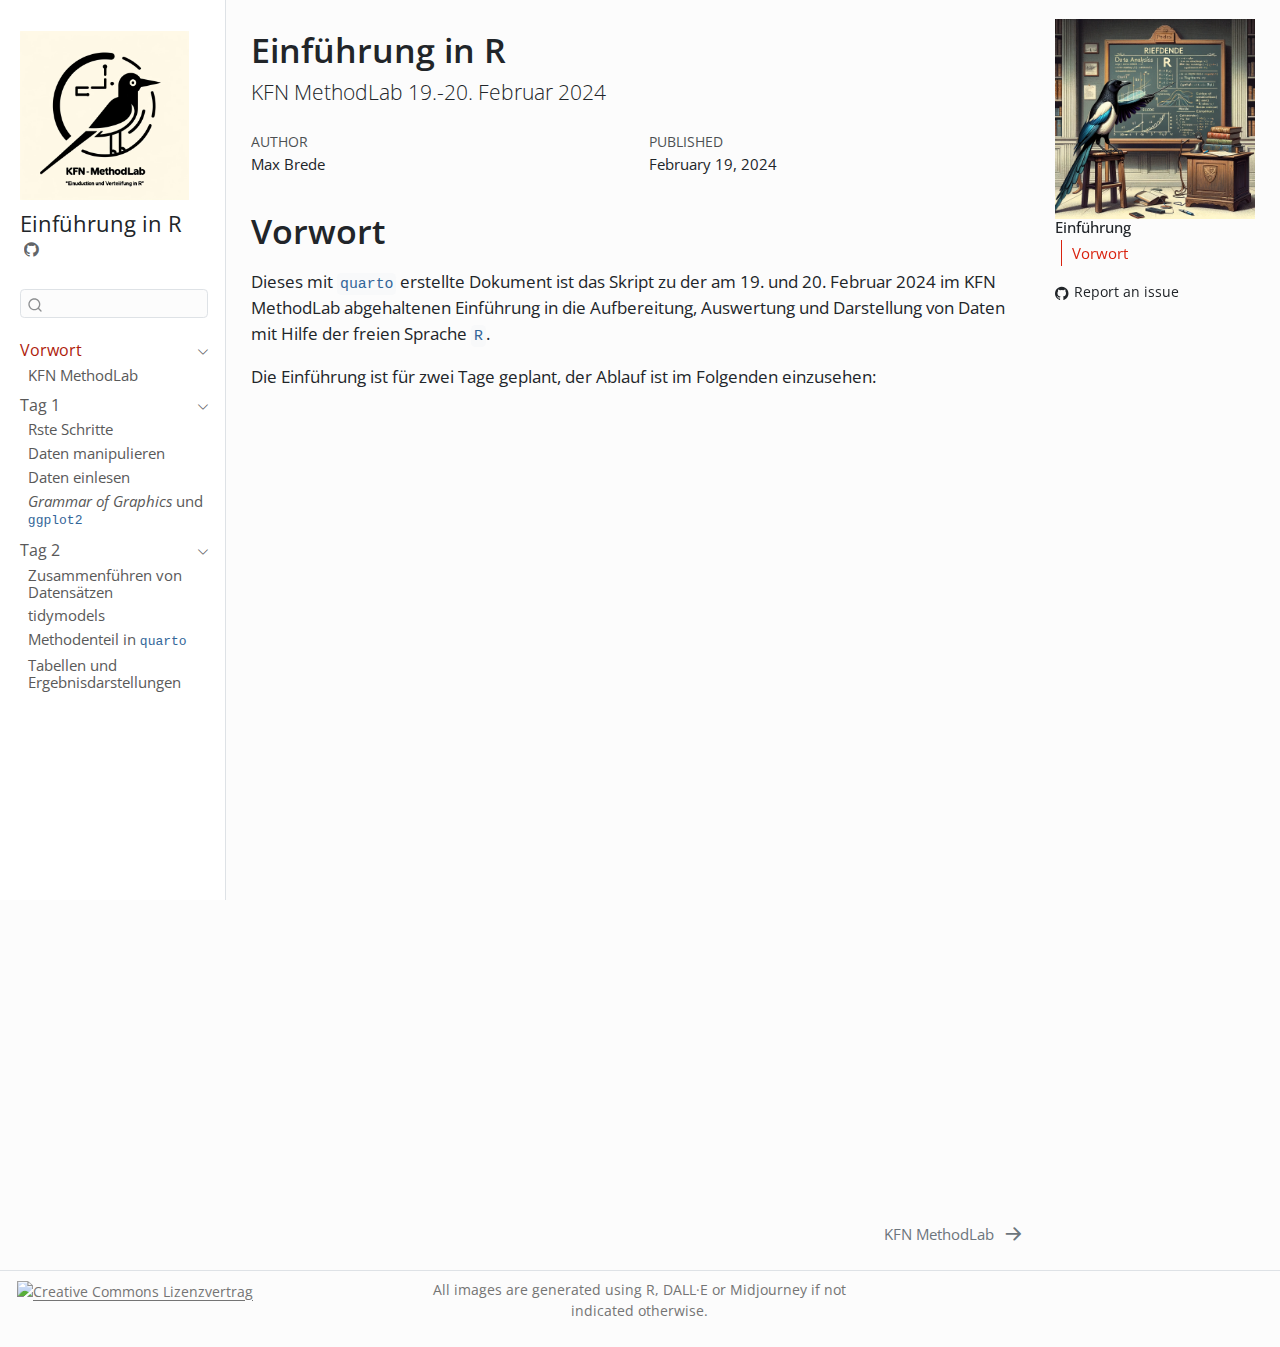
==== commit 58d9c71a: "last chapter written" ====
--- a/docs/index.html
+++ b/docs/index.html
@@ -188,7 +188,7 @@
 </li>
           <li class="sidebar-item">
   <div class="sidebar-item-container"> 
-  <a href="./tables.html" class="sidebar-item-text sidebar-link"><span class="chapter-title">Erstellung von APA-konformen Tabellen</span></a>
+  <a href="./tables.html" class="sidebar-item-text sidebar-link"><span class="chapter-title">Tabellen und Ergebnisdarstellungen</span></a>
   </div>
 </li>
       </ul>
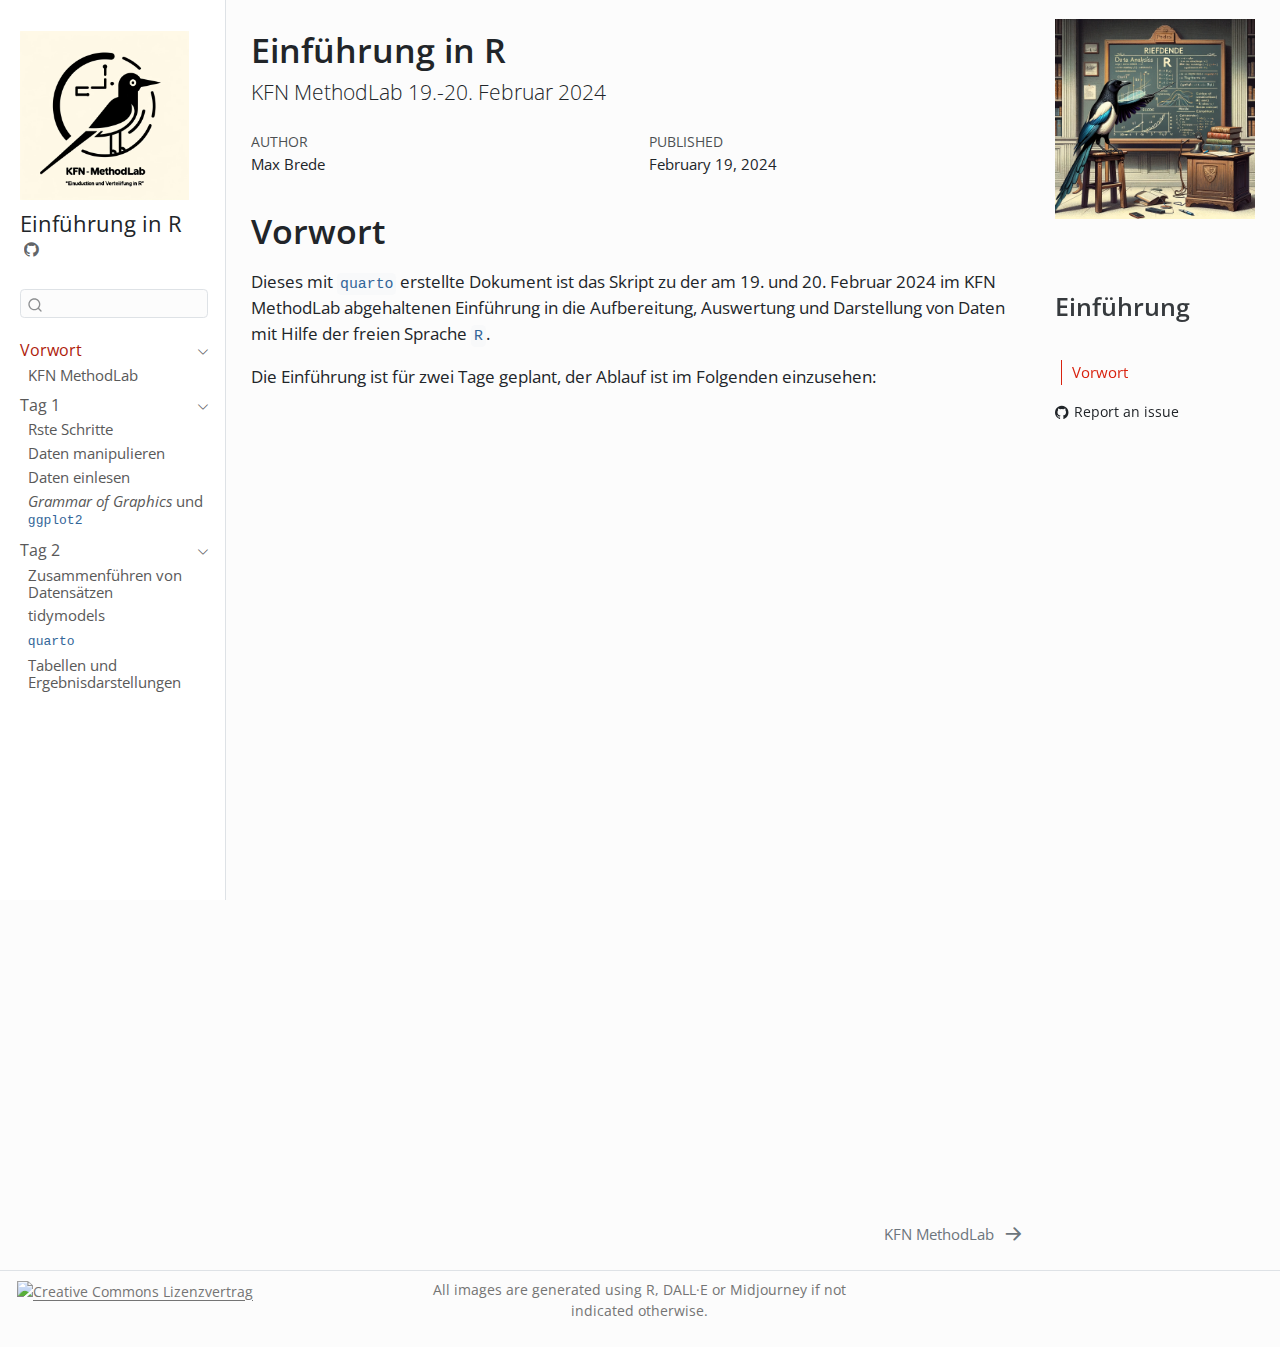
==== commit 3236a21e: "added last tasks" ====
--- a/docs/index.html
+++ b/docs/index.html
@@ -183,7 +183,7 @@
 </li>
           <li class="sidebar-item">
   <div class="sidebar-item-container"> 
-  <a href="./quarto.html" class="sidebar-item-text sidebar-link"><span class="chapter-title">Methodenteil in <code id="sec-quarto">quarto</code></span></a>
+  <a href="./quarto.html" class="sidebar-item-text sidebar-link"><span class="chapter-title"><code id="sec-quarto">quarto</code></span></a>
   </div>
 </li>
           <li class="sidebar-item">
@@ -200,7 +200,10 @@
 <!-- margin-sidebar -->
     <div id="quarto-margin-sidebar" class="sidebar margin-sidebar">
         <nav id="TOC" role="doc-toc" class="toc-active" data-toc-expanded="2">
-    <h2 id="toc-title"><img src="imgs/magpie_data_presentation.webp" class="img-fluid" width="240"><br> Einführung</h2>
+    <h2 id="toc-title"><img src="imgs/magpie_data_presentation.webp" class="img-fluid" width="240"><br><br>
+</h2><h3 class="anchored"><br>
+Einführung<br>
+</h3>
    
   <ul>
   <li><a href="#vorwort" id="toc-vorwort" class="nav-link active" data-scroll-target="#vorwort">Vorwort</a></li>
